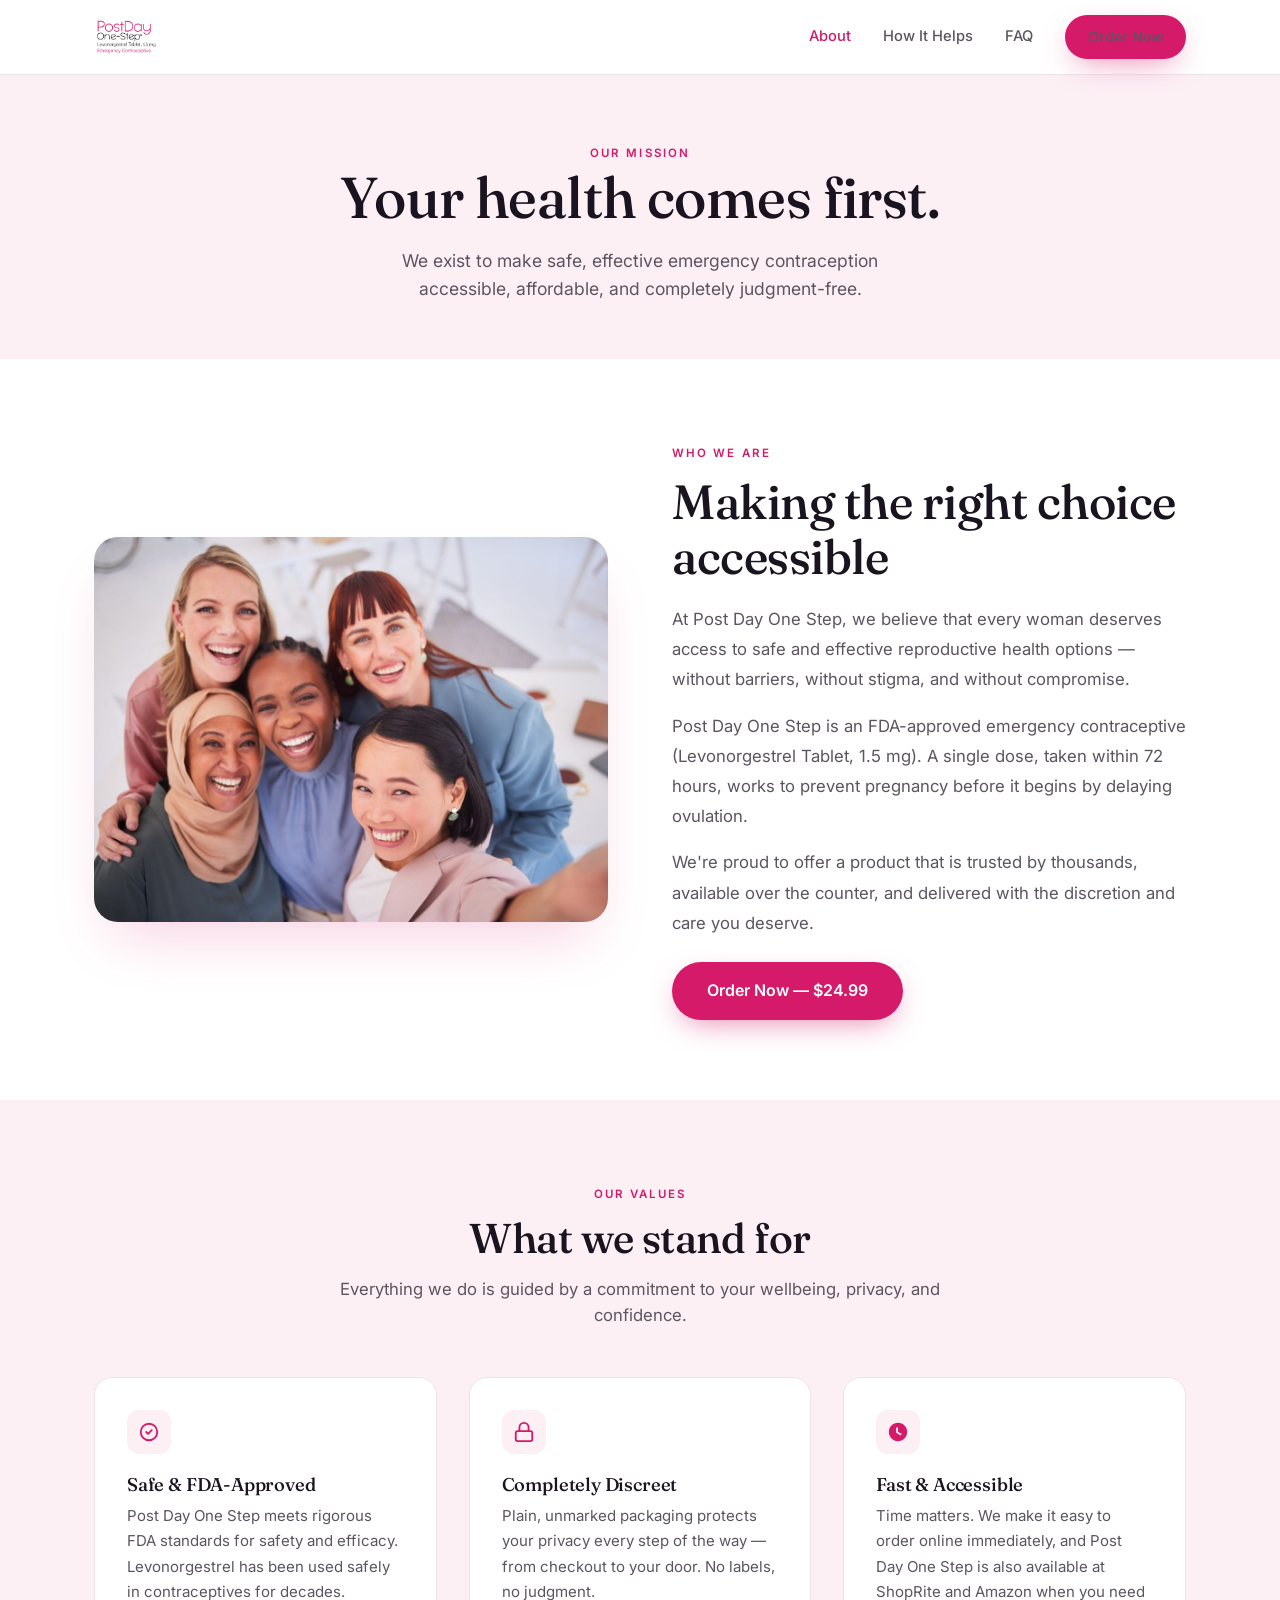
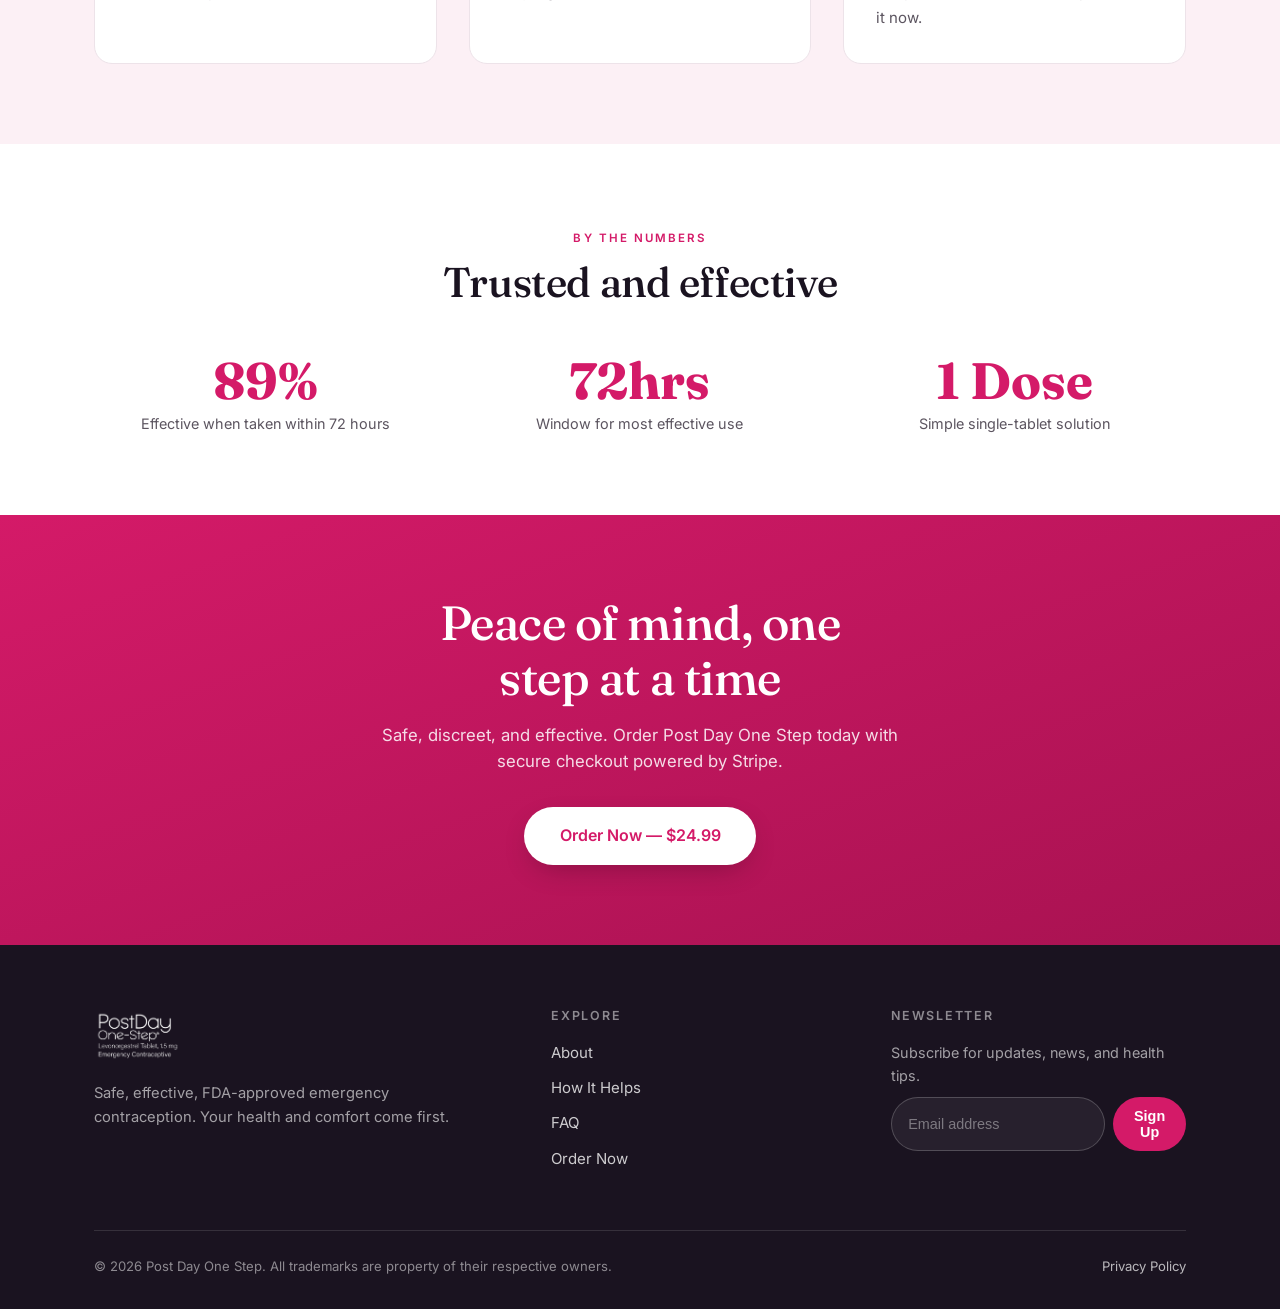
==== about/index.html @ 96b5523d "Initial static rebuild — Post Day One Step - Full site: homepage, about, faq, privacy-policy, 404 - " ====
<!DOCTYPE html>
<html lang="en">
<head>
<meta charset="UTF-8">
<meta name="viewport" content="width=device-width, initial-scale=1">
<title>About – Post Day One Step</title>
<meta name="description" content="Learn about Post Day One Step — our mission to provide safe, accessible, and discreet emergency contraception to women who need it.">
<link rel="canonical" href="https://www.postdayonestep.com/about/">
<link rel="icon" href="../assets/HalfLogo.png">
<link rel="preconnect" href="https://fonts.googleapis.com">
<link rel="preconnect" href="https://fonts.gstatic.com" crossorigin>
<link href="https://fonts.googleapis.com/css2?family=Fraunces:opsz,wght@9..144,400;9..144,500;9..144,600&family=Inter:wght@400;500;600;700&display=swap" rel="stylesheet">
<link rel="stylesheet" href="../assets/site.css">
<style>
.about-mission{display:grid;grid-template-columns:1fr 1fr;gap:4rem;align-items:center;padding:5rem 0}
.about-mission img{border-radius:24px;box-shadow:0 30px 60px -20px rgba(212,26,104,.22);aspect-ratio:4/3;object-fit:cover;width:100%}
.about-mission h2{font-size:clamp(2rem,4vw,3rem);margin:.6rem 0 1.2rem}
.about-mission p{color:var(--ink-soft);font-size:1.05rem;line-height:1.8;margin-bottom:1rem}
.values{background:var(--blush);padding:5rem 0}
.values-grid{display:grid;grid-template-columns:repeat(3,1fr);gap:2rem;margin-top:3rem}
.value-card{background:#fff;border-radius:var(--radius);padding:2rem;border:1px solid var(--line)}
.value-card .icon{width:44px;height:44px;background:var(--blush);border-radius:12px;display:grid;place-items:center;margin-bottom:1.2rem;color:var(--magenta)}
.value-card h3{font-size:1.15rem;margin-bottom:.5rem}
.value-card p{color:var(--ink-soft);font-size:.94rem;line-height:1.7}
.about-stats{padding:5rem 0;text-align:center}
.stats-row{display:grid;grid-template-columns:repeat(3,1fr);gap:2rem;margin-top:3rem}
.stat b{font-family:'Fraunces';font-size:3.2rem;color:var(--magenta);display:block;line-height:1}
.stat span{font-size:.9rem;color:var(--ink-soft);margin-top:.4rem;display:block}
.section-head{max-width:38rem;margin:0 auto;text-align:center;margin-bottom:3rem}
.section-head h2{font-size:clamp(1.8rem,3.5vw,2.6rem);margin:.6rem 0 .8rem}
.section-head p{color:var(--ink-soft);font-size:1.05rem}
.cta-banner{text-align:center;padding:5rem 0;background:linear-gradient(160deg,var(--magenta) 0%,var(--magenta-dark) 100%);color:#fff}
.cta-banner h2{color:#fff;font-size:clamp(2rem,4vw,3rem);max-width:30rem;margin:0 auto 1rem}
.cta-banner p{color:rgba(255,255,255,.85);max-width:34rem;margin:0 auto 2rem;font-size:1.05rem}
.btn-white{background:#fff;color:var(--magenta);box-shadow:0 10px 30px -10px rgba(0,0,0,.3)}
.btn-white:hover{background:#fff;color:var(--magenta-dark);transform:translateY(-2px)}
@media(max-width:860px){
  .about-mission{grid-template-columns:1fr;gap:2.5rem;padding:3rem 0}
  .values-grid,.stats-row{grid-template-columns:1fr}
}
</style>
</head>
<body>

<header>
  <div class="wrap nav">
    <a href="/"><img src="../assets/FullLogo.png" alt="Post Day One Step"></a>
    <nav class="nav-links" id="navLinks">
      <a href="/about/" class="active">About</a>
      <a href="/#how">How It Helps</a>
      <a href="/faq/">FAQ</a>
      <a href="/#buy" class="btn">Order Now</a>
    </nav>
    <button class="nav-toggle" id="navToggle" aria-label="Menu" aria-expanded="false">
      <span></span><span></span><span></span>
    </button>
  </div>
</header>

<main>
  <div class="page-hero">
    <div class="wrap">
      <span class="eyebrow">Our Mission</span>
      <h1>Your health comes first.</h1>
      <p>We exist to make safe, effective emergency contraception accessible, affordable, and completely judgment-free.</p>
    </div>
  </div>

  <div class="wrap">
    <div class="about-mission">
      <img src="../assets/office-selfie.jpg" alt="Women smiling together">
      <div>
        <span class="eyebrow">Who We Are</span>
        <h2>Making the right choice accessible</h2>
        <p>At Post Day One Step, we believe that every woman deserves access to safe and effective reproductive health options — without barriers, without stigma, and without compromise.</p>
        <p>Post Day One Step is an FDA-approved emergency contraceptive (Levonorgestrel Tablet, 1.5 mg). A single dose, taken within 72 hours, works to prevent pregnancy before it begins by delaying ovulation.</p>
        <p>We're proud to offer a product that is trusted by thousands, available over the counter, and delivered with the discretion and care you deserve.</p>
        <a href="/#buy" class="btn" style="margin-top:.5rem">Order Now — $24.99</a>
      </div>
    </div>
  </div>

  <div class="values">
    <div class="wrap">
      <div class="section-head">
        <span class="eyebrow">Our Values</span>
        <h2>What we stand for</h2>
        <p>Everything we do is guided by a commitment to your wellbeing, privacy, and confidence.</p>
      </div>
      <div class="values-grid">
        <div class="value-card">
          <div class="icon">
            <svg width="22" height="22" viewBox="0 0 24 24" fill="none"><path d="M9 12l2 2 4-4M21 12c0 4.97-4.03 9-9 9S3 16.97 3 12 7.03 3 12 3s9 4.03 9 9z" stroke="currentColor" stroke-width="2" stroke-linecap="round" stroke-linejoin="round"/></svg>
          </div>
          <h3>Safe &amp; FDA-Approved</h3>
          <p>Post Day One Step meets rigorous FDA standards for safety and efficacy. Levonorgestrel has been used safely in contraceptives for decades.</p>
        </div>
        <div class="value-card">
          <div class="icon">
            <svg width="22" height="22" viewBox="0 0 24 24" fill="none"><rect x="3" y="11" width="18" height="11" rx="2" stroke="currentColor" stroke-width="2"/><path d="M7 11V7a5 5 0 0110 0v4" stroke="currentColor" stroke-width="2" stroke-linecap="round"/></svg>
          </div>
          <h3>Completely Discreet</h3>
          <p>Plain, unmarked packaging protects your privacy every step of the way — from checkout to your door. No labels, no judgment.</p>
        </div>
        <div class="value-card">
          <div class="icon">
            <svg width="22" height="22" viewBox="0 0 24 24" fill="none"><path d="M12 2C6.48 2 2 6.48 2 12s4.48 10 10 10 10-4.48 10-10S17.52 2 12 2zm0 5v5l4 2-1 1.73-5-2.92V7h2z" fill="currentColor"/></svg>
          </div>
          <h3>Fast &amp; Accessible</h3>
          <p>Time matters. We make it easy to order online immediately, and Post Day One Step is also available at ShopRite and Amazon when you need it now.</p>
        </div>
      </div>
    </div>
  </div>

  <div class="about-stats">
    <div class="wrap">
      <div class="section-head">
        <span class="eyebrow">By the Numbers</span>
        <h2>Trusted and effective</h2>
      </div>
      <div class="stats-row">
        <div class="stat"><b>89%</b><span>Effective when taken within 72 hours</span></div>
        <div class="stat"><b>72hrs</b><span>Window for most effective use</span></div>
        <div class="stat"><b>1 Dose</b><span>Simple single-tablet solution</span></div>
      </div>
    </div>
  </div>

  <div class="cta-banner">
    <div class="wrap">
      <h2>Peace of mind, one step at a time</h2>
      <p>Safe, discreet, and effective. Order Post Day One Step today with secure checkout powered by Stripe.</p>
      <a href="/#buy" class="btn btn-white">Order Now — $24.99</a>
    </div>
  </div>
</main>

<footer>
  <div class="wrap">
    <div class="foot-grid">
      <div>
        <img src="../assets/FullLogo.png" alt="Post Day One Step">
        <p>Safe, effective, FDA-approved emergency contraception. Your health and comfort come first.</p>
      </div>
      <div class="foot-col">
        <h4>Explore</h4>
        <a href="/about/">About</a>
        <a href="/#how">How It Helps</a>
        <a href="/faq/">FAQ</a>
        <a href="/#buy">Order Now</a>
      </div>
      <div class="foot-col">
        <h4>Newsletter</h4>
        <p style="color:rgba(255,255,255,.6);font-size:.9rem;margin-bottom:.6rem">Subscribe for updates, news, and health tips.</p>
        <form class="newsletter" onsubmit="return false">
          <input type="email" placeholder="Email address" aria-label="Email address" required>
          <button type="submit">Sign Up</button>
        </form>
      </div>
    </div>
    <div class="foot-bottom">
      <span>© <span id="yr"></span> Post Day One Step. All trademarks are property of their respective owners.</span>
      <span><a href="/privacy-policy/">Privacy Policy</a></span>
    </div>
  </div>
</footer>

<script src="../assets/nav.js"></script>
</body>
</html>
---- assets/site.css ----
:root{
  --magenta:#D41A68;
  --magenta-dark:#A81251;
  --ink:#1A1320;
  --ink-soft:#5C5560;
  --blush:#FCF0F5;
  --blush-deep:#F7DCE8;
  --white:#FFFFFF;
  --line:#EDE3E9;
  --radius:18px;
  --shadow:0 18px 50px -20px rgba(212,26,104,.28);
}
*{box-sizing:border-box;margin:0;padding:0}
html{scroll-behavior:smooth}
body{font-family:'Inter',system-ui,sans-serif;color:var(--ink);background:var(--white);line-height:1.6;-webkit-font-smoothing:antialiased}
h1,h2,h3,h4{font-family:'Fraunces',Georgia,serif;font-weight:500;line-height:1.15;letter-spacing:-.01em}
img{max-width:100%;display:block}
a{color:inherit;text-decoration:none}
.wrap{max-width:1140px;margin:0 auto;padding:0 24px}
.eyebrow{font-family:'Inter';font-size:.72rem;font-weight:600;text-transform:uppercase;letter-spacing:.18em;color:var(--magenta)}

/* Buttons */
.btn{display:inline-flex;align-items:center;gap:.5rem;justify-content:center;background:var(--magenta);color:#fff;font-weight:600;font-size:1rem;padding:1rem 2.2rem;border-radius:100px;transition:transform .2s ease,box-shadow .2s ease,background .2s ease;box-shadow:0 10px 30px -10px rgba(212,26,104,.6)}
.btn:hover{background:var(--magenta-dark);transform:translateY(-2px);box-shadow:0 16px 36px -10px rgba(212,26,104,.7)}
.btn:focus-visible{outline:3px solid var(--magenta);outline-offset:3px}

/* Header */
header{position:sticky;top:0;z-index:50;background:rgba(255,255,255,.88);backdrop-filter:blur(12px);border-bottom:1px solid var(--line)}
.nav{display:flex;align-items:center;justify-content:space-between;height:74px}
.nav img{height:40px;width:auto}
.nav-links{display:flex;align-items:center;gap:2rem}
.nav-links a{font-size:.92rem;font-weight:500;color:var(--ink-soft);transition:color .2s}
.nav-links a:hover{color:var(--magenta)}
.nav-links a.active{color:var(--magenta)}
.nav .btn{padding:.65rem 1.4rem;font-size:.9rem}
.nav-toggle{display:none}

/* Page hero */
.page-hero{background:var(--blush);padding:4rem 0 3.5rem;text-align:center}
.page-hero .eyebrow{margin-bottom:.8rem}
.page-hero h1{font-size:clamp(2.4rem,5vw,3.6rem);margin-bottom:1rem}
.page-hero p{color:var(--ink-soft);font-size:1.1rem;max-width:34rem;margin:0 auto}

/* Content block */
.content{padding:4rem 0 5rem}
.content-inner{max-width:800px;margin:0 auto}
.content-inner h2{font-size:1.6rem;margin:2.2rem 0 .7rem;color:var(--ink)}
.content-inner h3{font-size:1.2rem;margin:1.6rem 0 .5rem;color:var(--ink)}
.content-inner p{color:var(--ink-soft);margin-bottom:1rem;font-size:.97rem;line-height:1.75}
.content-inner ul,.content-inner ol{color:var(--ink-soft);margin:1rem 0 1rem 1.4rem;font-size:.97rem;line-height:1.9}
.content-inner a{color:var(--magenta);text-decoration:underline;text-underline-offset:3px}

/* Footer */
footer{background:var(--ink);color:#fff;padding:4rem 0 2rem}
.foot-grid{display:grid;grid-template-columns:1.4fr 1fr 1fr;gap:3rem;margin-bottom:3rem}
.foot-grid img{height:54px;filter:brightness(0) invert(1);margin-bottom:1.2rem}
.foot-grid p{color:rgba(255,255,255,.6);font-size:.92rem;max-width:24rem}
.foot-col h4{font-family:'Inter';font-size:.78rem;text-transform:uppercase;letter-spacing:.14em;color:rgba(255,255,255,.5);margin-bottom:1.1rem;font-weight:600}
.foot-col a{display:block;color:rgba(255,255,255,.78);font-size:.94rem;margin-bottom:.7rem;transition:color .2s}
.foot-col a:hover{color:var(--magenta)}
.newsletter{display:flex;gap:.5rem;margin-top:.4rem}
.newsletter input{flex:1;padding:.7rem 1rem;border-radius:100px;border:1px solid rgba(255,255,255,.2);background:rgba(255,255,255,.06);color:#fff;font-size:.9rem}
.newsletter input::placeholder{color:rgba(255,255,255,.4)}
.newsletter button{background:var(--magenta);color:#fff;border:none;border-radius:100px;padding:.7rem 1.3rem;font-weight:600;cursor:pointer;font-size:.9rem;transition:background .2s}
.newsletter button:hover{background:var(--magenta-dark)}
.foot-bottom{border-top:1px solid rgba(255,255,255,.12);padding-top:1.6rem;display:flex;justify-content:space-between;flex-wrap:wrap;gap:1rem;font-size:.82rem;color:rgba(255,255,255,.5)}
.foot-bottom a{color:rgba(255,255,255,.7)}

/* Mobile */
@media(max-width:860px){
  .nav-links{position:fixed;inset:74px 0 auto 0;background:#fff;flex-direction:column;align-items:flex-start;gap:0;padding:1rem 24px 1.5rem;border-bottom:1px solid var(--line);transform:translateY(-130%);transition:transform .3s ease;box-shadow:0 20px 40px -20px rgba(0,0,0,.2)}
  .nav-links.open{transform:none}
  .nav-links a{padding:.8rem 0;width:100%;border-bottom:1px solid var(--line)}
  .nav-links .btn{margin-top:.8rem;width:100%}
  .nav-toggle{display:flex;flex-direction:column;gap:5px;background:none;border:none;cursor:pointer;padding:8px}
  .nav-toggle span{width:24px;height:2px;background:var(--ink);border-radius:2px;transition:.3s}
  .nav-toggle.open span:nth-child(1){transform:translateY(7px) rotate(45deg)}
  .nav-toggle.open span:nth-child(2){opacity:0}
  .nav-toggle.open span:nth-child(3){transform:translateY(-7px) rotate(-45deg)}
  .foot-grid{grid-template-columns:1fr;gap:2rem}
}
@media(prefers-reduced-motion:reduce){*{animation:none!important;transition:none!important}}
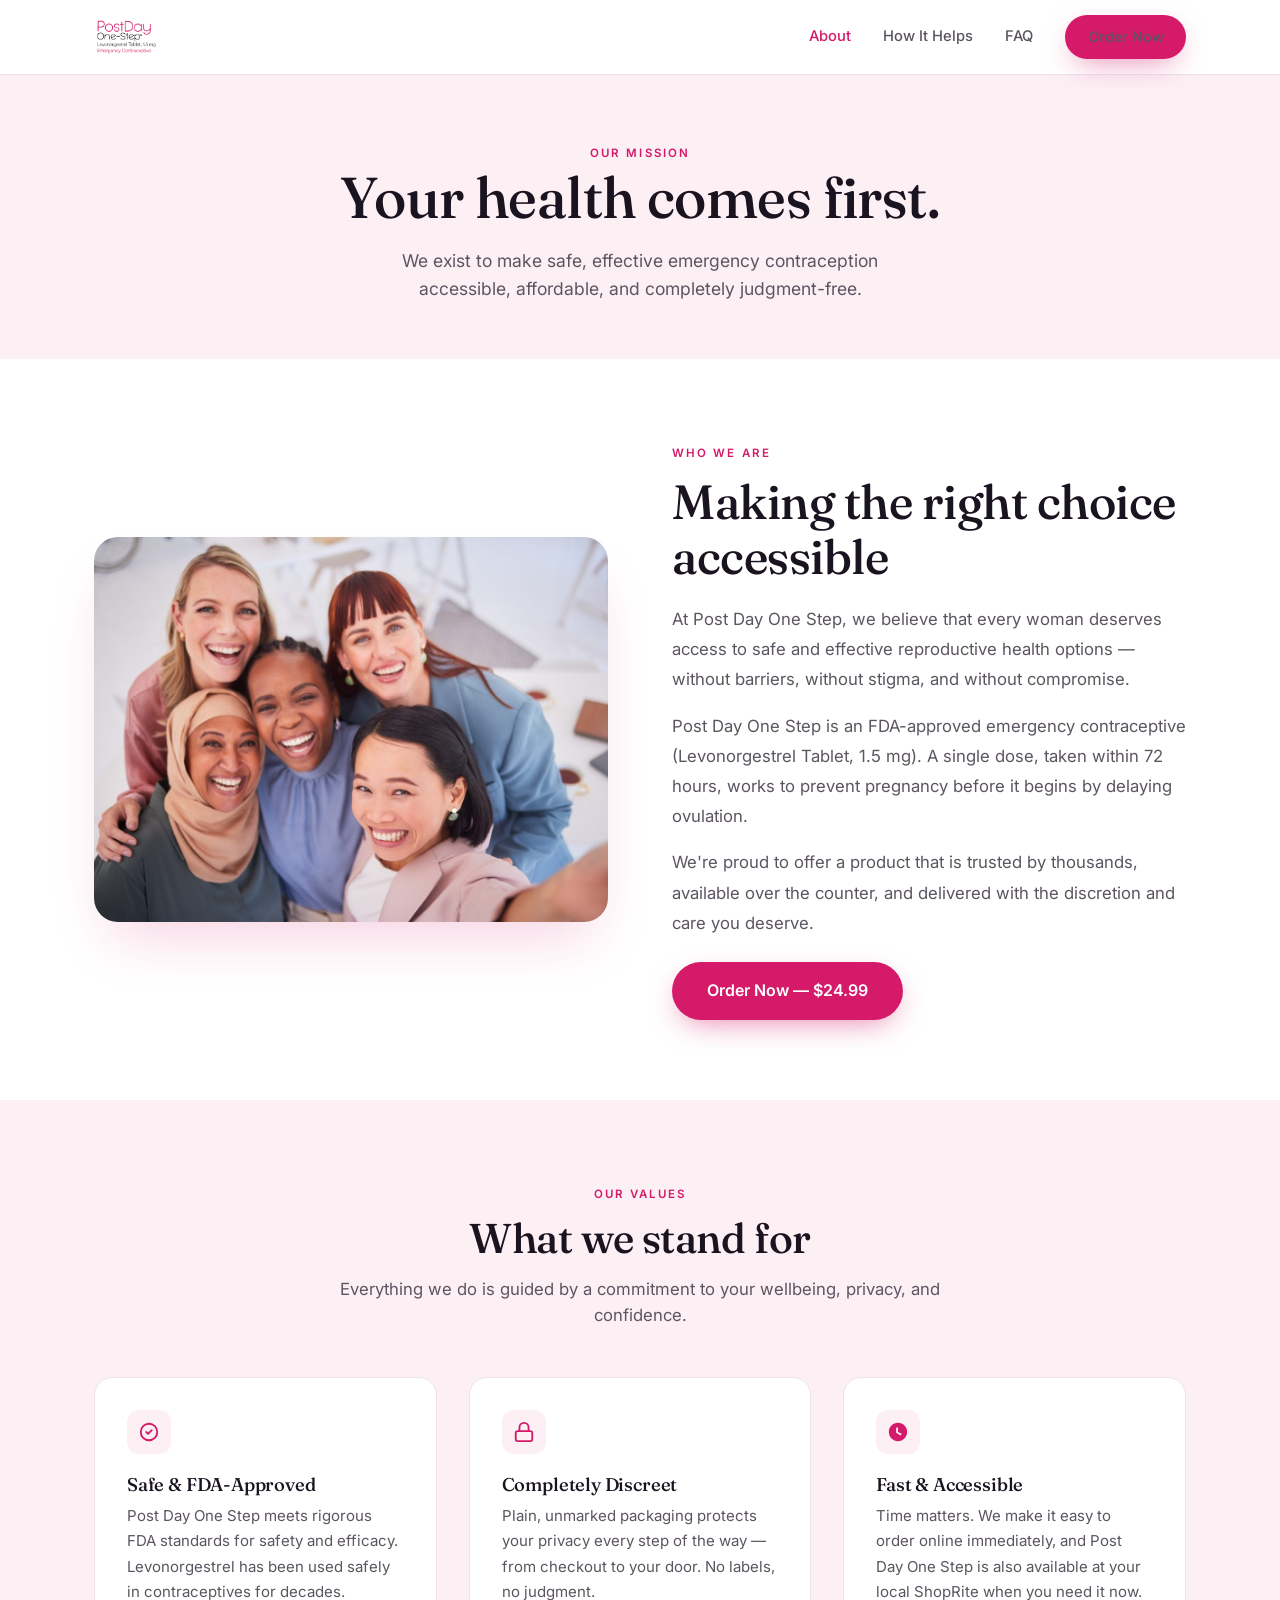
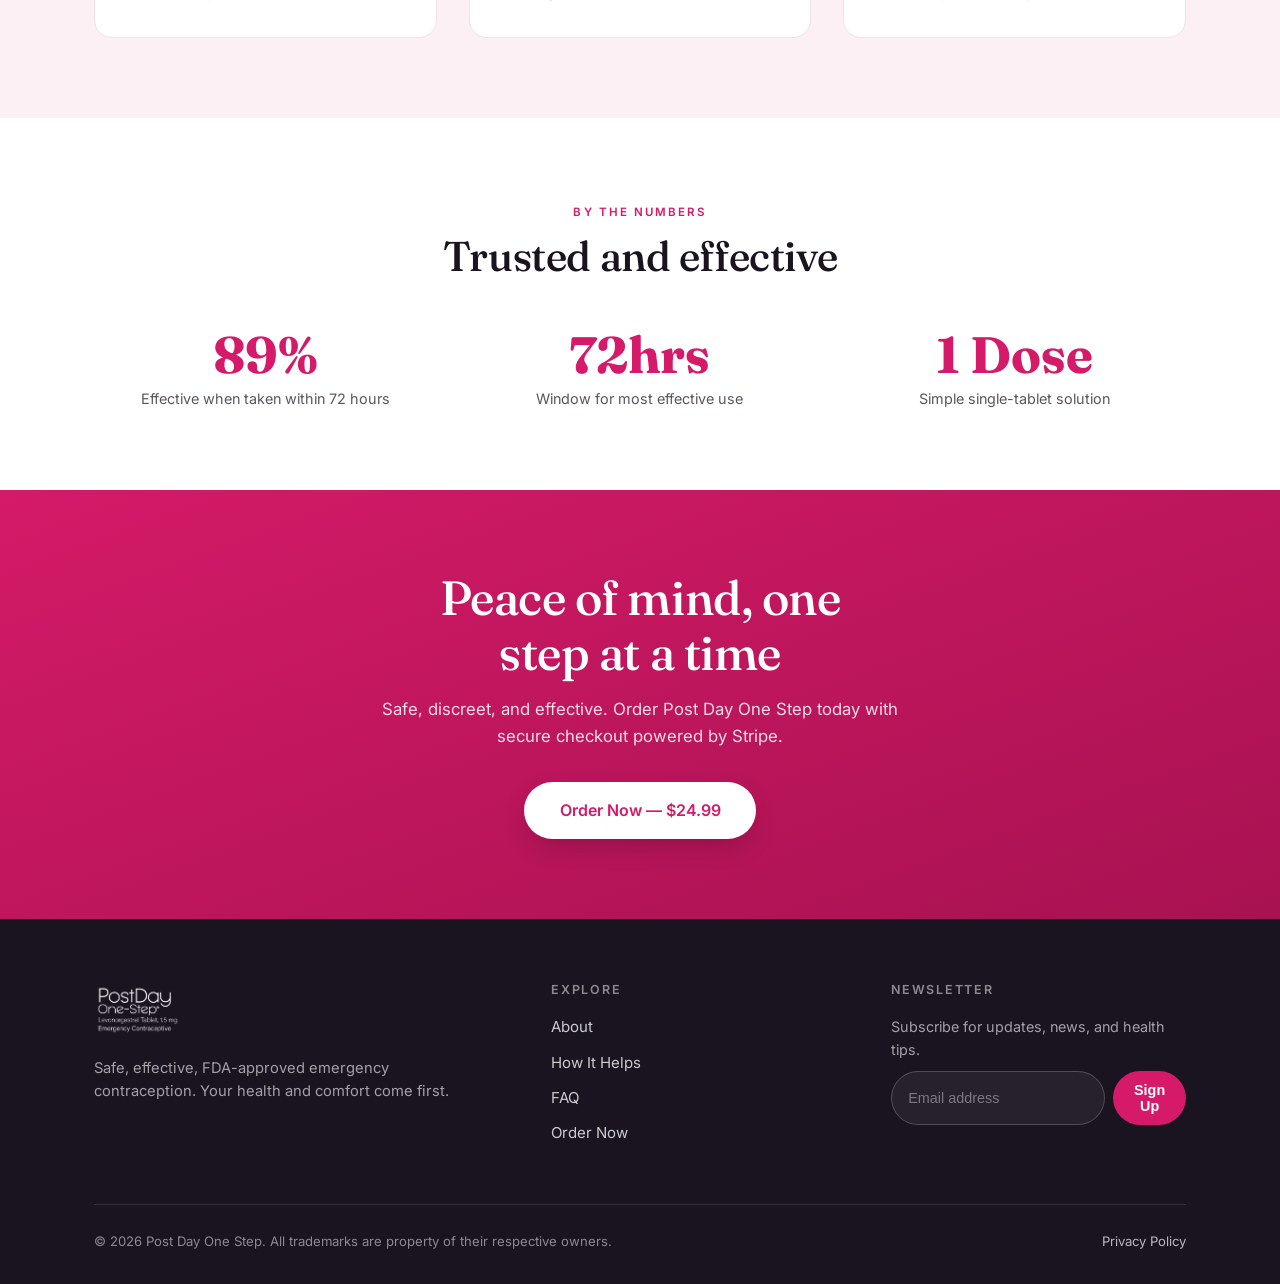
==== commit 9429dcff: "Redesign + ADA + consent management + remove Amazon - Homepage: full visual redesign — animated hero" ====
--- a/about/index.html
+++ b/about/index.html
@@ -10,6 +10,13 @@
 <link rel="preconnect" href="https://fonts.googleapis.com">
 <link rel="preconnect" href="https://fonts.gstatic.com" crossorigin>
 <link href="https://fonts.googleapis.com/css2?family=Fraunces:opsz,wght@9..144,400;9..144,500;9..144,600&family=Inter:wght@400;500;600;700&display=swap" rel="stylesheet">
+<!-- ADA COMPLIANCE — UserWay Widget
+     Sign up at app.userway.org → get your Account ID → replace below -->
+<script>(function(d){var s=d.createElement('script');s.setAttribute('data-account','REPLACE_WITH_USERWAY_ACCOUNT_ID');s.setAttribute('src','https://cdn.userway.org/widget.js');(d.body||d.head).appendChild(s)})(document)</script>
+
+<!-- CONSENT MANAGEMENT — CookieYes (GDPR/CCPA)
+     Sign up at app.cookieyes.com → Add Website → copy your script snippet → replace src below -->
+<script id="cookieyes" type="text/javascript" src="https://cdn-cookieyes.com/client_data/REPLACE_WITH_COOKIEYES_SITE_ID/script.js"></script>
 <link rel="stylesheet" href="../assets/site.css">
 <style>
 .about-mission{display:grid;grid-template-columns:1fr 1fr;gap:4rem;align-items:center;padding:5rem 0}
@@ -107,7 +114,7 @@
             <svg width="22" height="22" viewBox="0 0 24 24" fill="none"><path d="M12 2C6.48 2 2 6.48 2 12s4.48 10 10 10 10-4.48 10-10S17.52 2 12 2zm0 5v5l4 2-1 1.73-5-2.92V7h2z" fill="currentColor"/></svg>
           </div>
           <h3>Fast &amp; Accessible</h3>
-          <p>Time matters. We make it easy to order online immediately, and Post Day One Step is also available at ShopRite and Amazon when you need it now.</p>
+          <p>Time matters. We make it easy to order online immediately, and Post Day One Step is also available at your local ShopRite when you need it now.</p>
         </div>
       </div>
     </div>
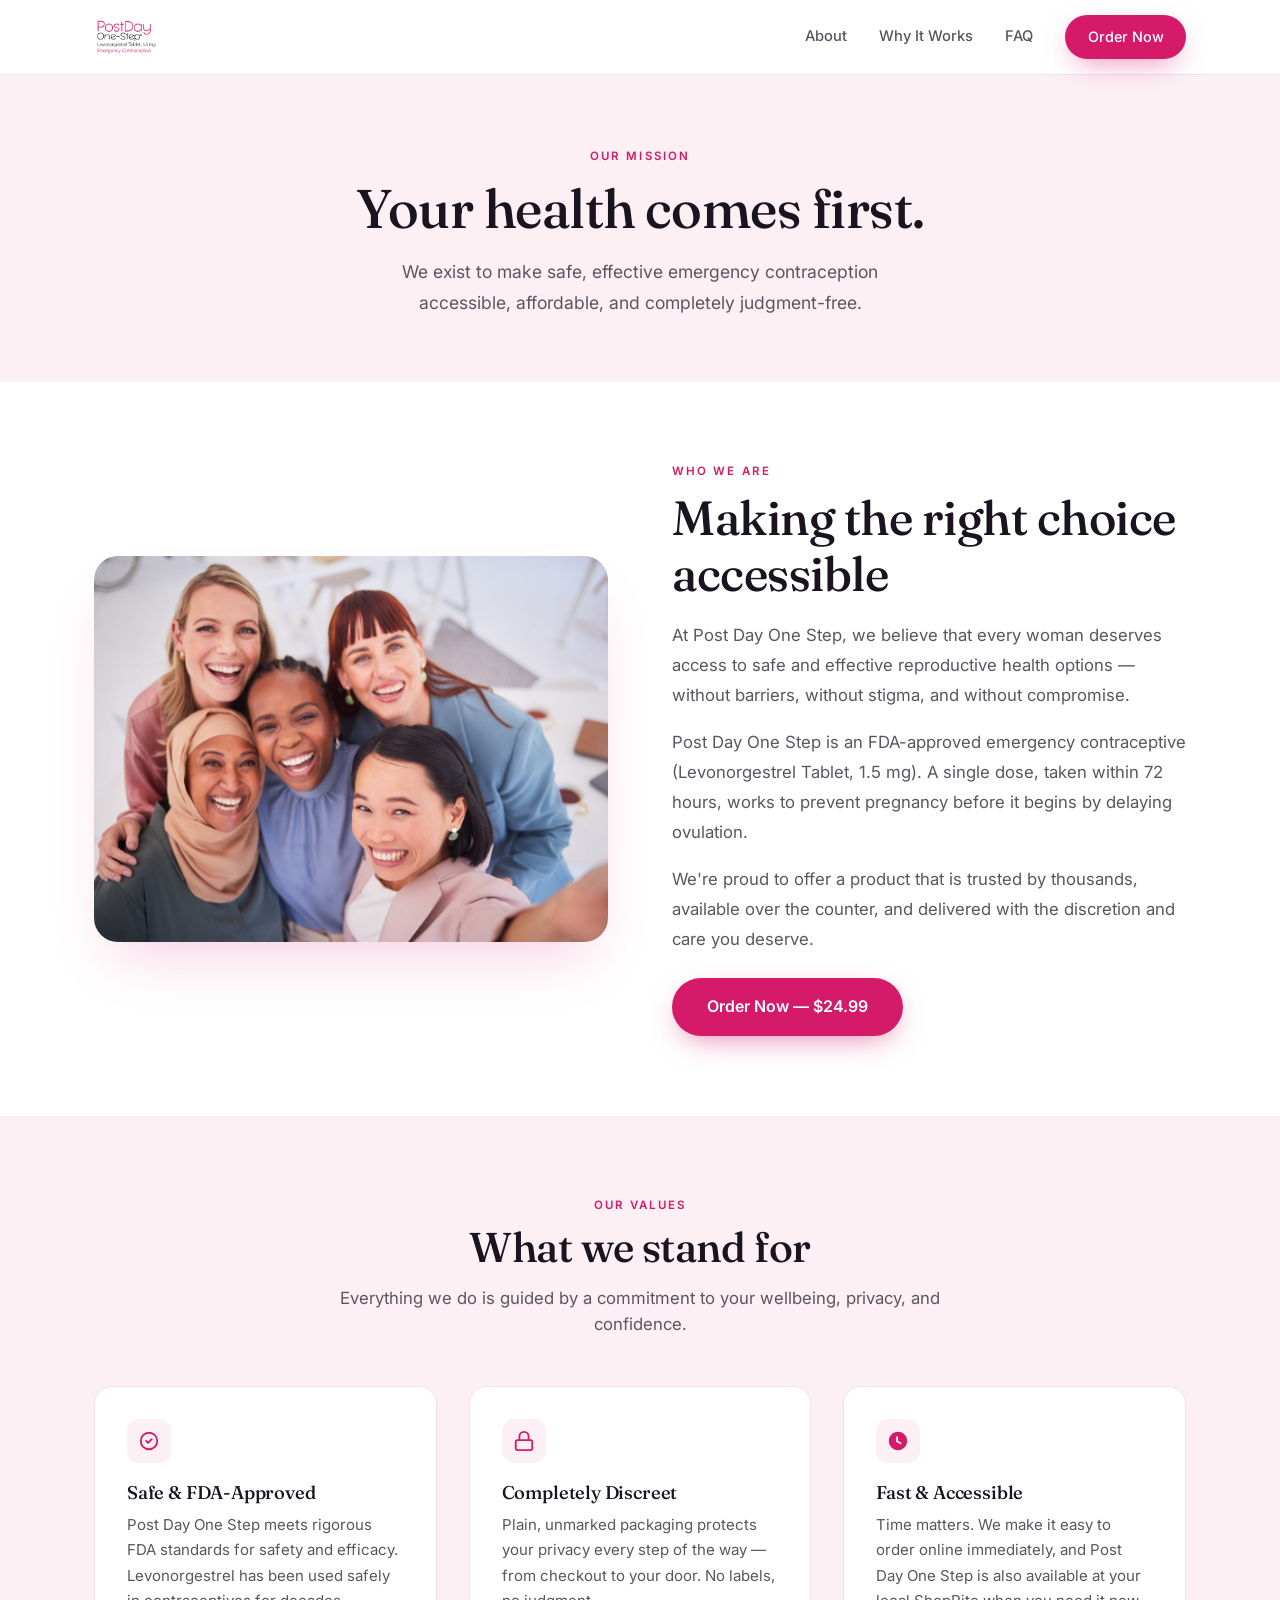
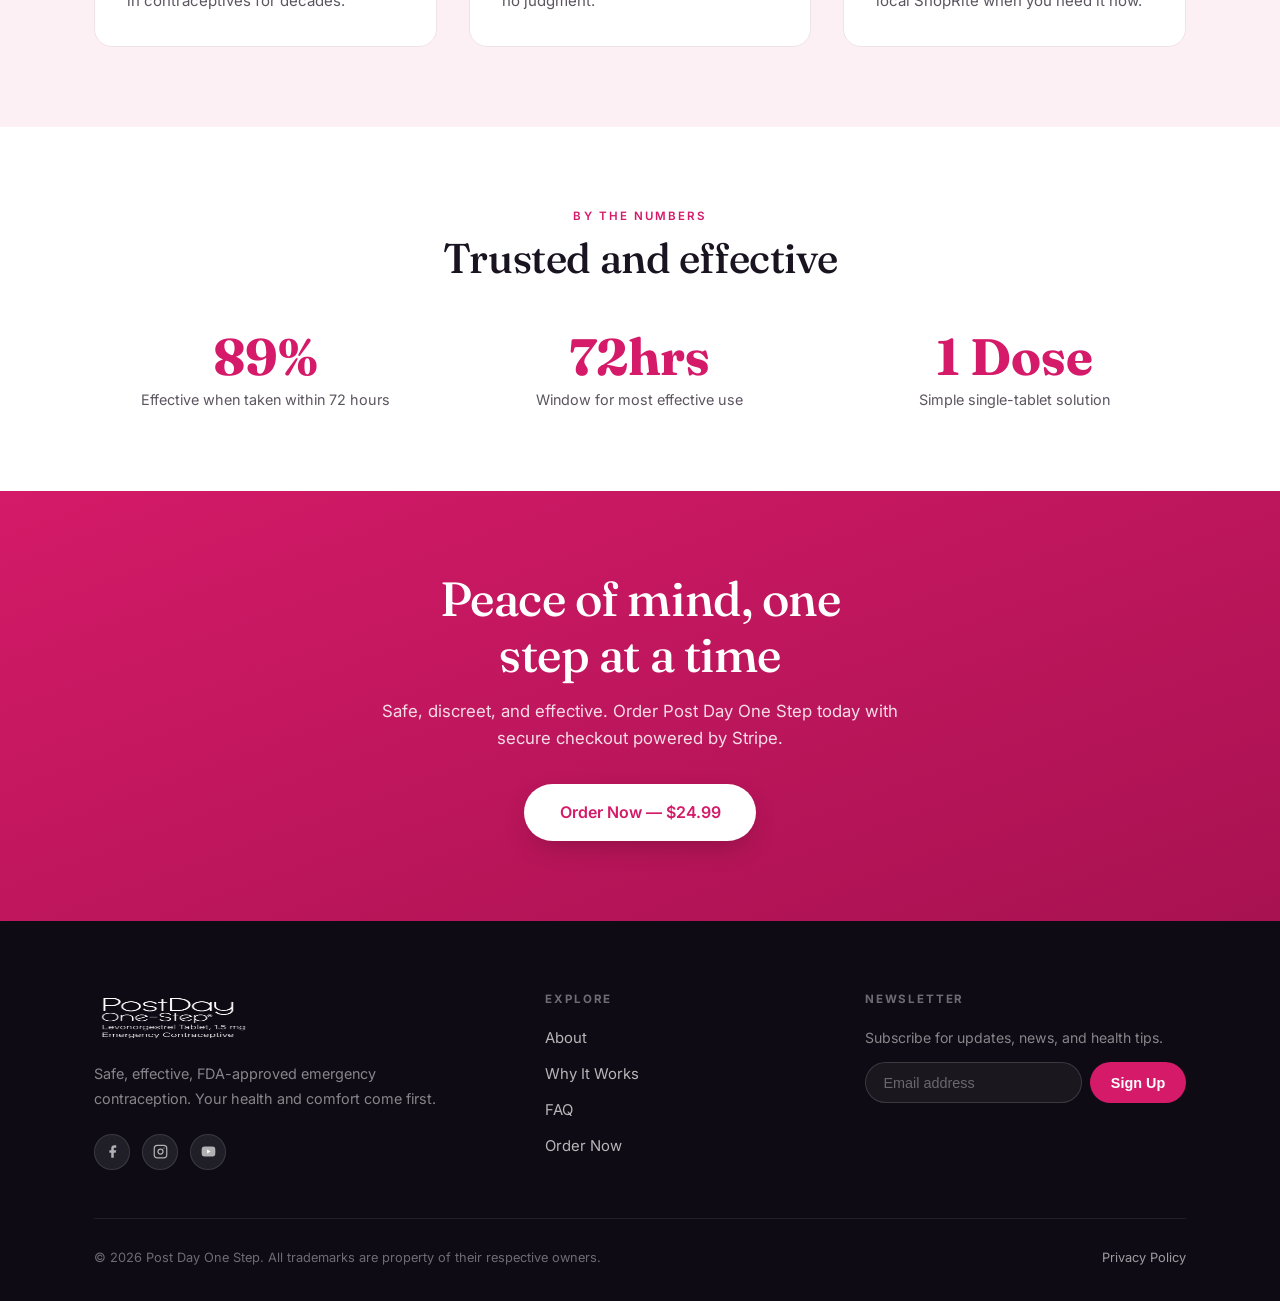
==== commit 9fd94e15: "Quality pass — accessibility, consistency, performance Accessibility: - Skip-to-main link on all pag" ====
--- a/about/index.html
+++ b/about/index.html
@@ -9,7 +9,7 @@
 <link rel="icon" href="../assets/HalfLogo.png">
 <link rel="preconnect" href="https://fonts.googleapis.com">
 <link rel="preconnect" href="https://fonts.gstatic.com" crossorigin>
-<link href="https://fonts.googleapis.com/css2?family=Fraunces:opsz,wght@9..144,400;9..144,500;9..144,600&family=Inter:wght@400;500;600;700&display=swap" rel="stylesheet">
+<link href="https://fonts.googleapis.com/css2?family=Fraunces:ital,opsz,wght@0,9..144,400;0,9..144,500;0,9..144,600;1,9..144,400;1,9..144,500&family=Inter:wght@400;500;600;700&display=swap" rel="stylesheet">
 <!-- ADA COMPLIANCE — UserWay Widget
      Sign up at app.userway.org → get your Account ID → replace below -->
 <script>(function(d){var s=d.createElement('script');s.setAttribute('data-account','REPLACE_WITH_USERWAY_ACCOUNT_ID');s.setAttribute('src','https://cdn.userway.org/widget.js');(d.body||d.head).appendChild(s)})(document)</script>
@@ -48,23 +48,25 @@
 </style>
 </head>
 <body>
+<a class="skip-link" href="#main">Skip to main content</a>
+
 
 <header>
   <div class="wrap nav">
-    <a href="/"><img src="../assets/FullLogo.png" alt="Post Day One Step"></a>
-    <nav class="nav-links" id="navLinks">
-      <a href="/about/" class="active">About</a>
-      <a href="/#how">How It Helps</a>
+    <a href="/" class="nav-logo" aria-label="Post Day One Step Home"><img src="../assets/FullLogo.png" alt="Post Day One Step" width="160" height="40"></a>
+    <nav class="nav-links" id="navLinks" aria-label="Main navigation">
+      <a href="/about/">About</a>
+      <a href="/#choice">Why It Works</a>
       <a href="/faq/">FAQ</a>
       <a href="/#buy" class="btn">Order Now</a>
     </nav>
-    <button class="nav-toggle" id="navToggle" aria-label="Menu" aria-expanded="false">
+    <button class="nav-toggle" id="navToggle" aria-label="Open menu" aria-expanded="false" aria-controls="navLinks">
       <span></span><span></span><span></span>
     </button>
   </div>
 </header>
 
-<main>
+<main id="main">
   <div class="page-hero">
     <div class="wrap">
       <span class="eyebrow">Our Mission</span>
@@ -75,7 +77,7 @@
 
   <div class="wrap">
     <div class="about-mission">
-      <img src="../assets/office-selfie.jpg" alt="Women smiling together">
+      <img loading="lazy" src="../assets/office-selfie.jpg" alt="Women smiling together">
       <div>
         <span class="eyebrow">Who We Are</span>
         <h2>Making the right choice accessible</h2>
@@ -143,32 +145,46 @@
   </div>
 </main>
 
-<footer>
+<footer role="contentinfo">
   <div class="wrap">
     <div class="foot-grid">
-      <div>
-        <img src="../assets/FullLogo.png" alt="Post Day One Step">
+      <div class="foot-brand">
+        <img src="../assets/FullLogo.png" alt="Post Day One Step" width="160" height="50" loading="lazy">
         <p>Safe, effective, FDA-approved emergency contraception. Your health and comfort come first.</p>
+        <div class="foot-socials">
+          <a href="#" class="foot-social" aria-label="Follow us on Facebook">
+            <svg width="15" height="15" viewBox="0 0 24 24" fill="currentColor" aria-hidden="true"><path d="M18 2h-3a5 5 0 00-5 5v3H7v4h3v8h4v-8h3l1-4h-4V7a1 1 0 011-1h3z"/></svg>
+          </a>
+          <a href="#" class="foot-social" aria-label="Follow us on Instagram">
+            <svg width="15" height="15" viewBox="0 0 24 24" fill="none" stroke="currentColor" stroke-width="2" aria-hidden="true"><rect x="2" y="2" width="20" height="20" rx="5"/><circle cx="12" cy="12" r="4"/><circle cx="17.5" cy="6.5" r="1" fill="currentColor" stroke="none"/></svg>
+          </a>
+          <a href="#" class="foot-social" aria-label="Follow us on YouTube">
+            <svg width="15" height="15" viewBox="0 0 24 24" fill="currentColor" aria-hidden="true"><path d="M22.54 6.42a2.78 2.78 0 00-1.95-1.96C18.88 4 12 4 12 4s-6.88 0-8.59.46A2.78 2.78 0 001.46 6.42 29 29 0 001 12a29 29 0 00.46 5.58 2.78 2.78 0 001.95 1.96C5.12 20 12 20 12 20s6.88 0 8.59-.46a2.78 2.78 0 001.95-1.96A29 29 0 0023 12a29 29 0 00-.46-5.58z"/><polygon points="9.75,15.02 15.5,12 9.75,8.98 9.75,15.02" fill="white"/></svg>
+          </a>
+        </div>
       </div>
       <div class="foot-col">
         <h4>Explore</h4>
         <a href="/about/">About</a>
-        <a href="/#how">How It Helps</a>
+        <a href="/#choice">Why It Works</a>
         <a href="/faq/">FAQ</a>
         <a href="/#buy">Order Now</a>
       </div>
       <div class="foot-col">
         <h4>Newsletter</h4>
-        <p style="color:rgba(255,255,255,.6);font-size:.9rem;margin-bottom:.6rem">Subscribe for updates, news, and health tips.</p>
-        <form class="newsletter" onsubmit="return false">
+        <p style="color:rgba(255,255,255,.5);font-size:.88rem;margin-bottom:.8rem;line-height:1.6">Subscribe for updates, news, and health tips.</p>
+        <form class="newsletter" aria-label="Newsletter signup">
           <input type="email" placeholder="Email address" aria-label="Email address" required>
           <button type="submit">Sign Up</button>
         </form>
+        <p class="newsletter-msg" role="status" aria-live="polite"></p>
       </div>
     </div>
     <div class="foot-bottom">
-      <span>© <span id="yr"></span> Post Day One Step. All trademarks are property of their respective owners.</span>
-      <span><a href="/privacy-policy/">Privacy Policy</a></span>
+      <span>&#169; <span id="yr"></span> Post Day One Step. All trademarks are property of their respective owners.</span>
+      <span class="foot-bottom-links">
+        <a href="/privacy-policy/">Privacy Policy</a>
+      </span>
     </div>
   </div>
 </footer>
--- a/assets/site.css
+++ b/assets/site.css
@@ -1,3 +1,7 @@
+/* ============================================================
+   POST DAY ONE STEP — Shared Stylesheet v2
+   ============================================================ */
+
 :root{
   --magenta:#D41A68;
   --magenta-dark:#A81251;
@@ -17,66 +21,90 @@
 img{max-width:100%;display:block}
 a{color:inherit;text-decoration:none}
 .wrap{max-width:1140px;margin:0 auto;padding:0 24px}
-.eyebrow{font-family:'Inter';font-size:.72rem;font-weight:600;text-transform:uppercase;letter-spacing:.18em;color:var(--magenta)}
+.eyebrow{font-family:'Inter';font-size:.72rem;font-weight:600;text-transform:uppercase;letter-spacing:.18em;color:var(--magenta);display:block}
+
+/* Skip link */
+.skip-link{position:absolute;left:-9999px;top:1rem;background:var(--magenta);color:#fff;padding:.6rem 1.2rem;border-radius:var(--radius);font-weight:600;font-size:.9rem;z-index:200}
+.skip-link:focus{left:50%;transform:translateX(-50%)}
 
 /* Buttons */
-.btn{display:inline-flex;align-items:center;gap:.5rem;justify-content:center;background:var(--magenta);color:#fff;font-weight:600;font-size:1rem;padding:1rem 2.2rem;border-radius:100px;transition:transform .2s ease,box-shadow .2s ease,background .2s ease;box-shadow:0 10px 30px -10px rgba(212,26,104,.6)}
+.btn{display:inline-flex;align-items:center;gap:.5rem;justify-content:center;background:var(--magenta);color:#fff;font-weight:600;font-size:1rem;padding:1rem 2.2rem;border-radius:100px;transition:transform .2s ease,box-shadow .2s ease,background .2s ease;box-shadow:0 10px 30px -10px rgba(212,26,104,.6);cursor:pointer;border:none}
 .btn:hover{background:var(--magenta-dark);transform:translateY(-2px);box-shadow:0 16px 36px -10px rgba(212,26,104,.7)}
 .btn:focus-visible{outline:3px solid var(--magenta);outline-offset:3px}
+.btn-white{background:#fff;color:var(--magenta);box-shadow:0 10px 30px -10px rgba(0,0,0,.3)}
+.btn-white:hover{background:#fff;color:var(--magenta-dark);transform:translateY(-2px)}
 
 /* Header */
-header{position:sticky;top:0;z-index:50;background:rgba(255,255,255,.88);backdrop-filter:blur(12px);border-bottom:1px solid var(--line)}
+header{position:sticky;top:0;z-index:50;background:rgba(255,255,255,.92);backdrop-filter:blur(14px);-webkit-backdrop-filter:blur(14px);border-bottom:1px solid var(--line)}
 .nav{display:flex;align-items:center;justify-content:space-between;height:74px}
-.nav img{height:40px;width:auto}
+.nav-logo img{height:40px;width:auto}
 .nav-links{display:flex;align-items:center;gap:2rem}
 .nav-links a{font-size:.92rem;font-weight:500;color:var(--ink-soft);transition:color .2s}
-.nav-links a:hover{color:var(--magenta)}
-.nav-links a.active{color:var(--magenta)}
-.nav .btn{padding:.65rem 1.4rem;font-size:.9rem}
+.nav-links a:hover,.nav-links a.active{color:var(--magenta)}
+.nav-links .btn{color:#fff;padding:.65rem 1.4rem;font-size:.9rem}
+.nav-links .btn:hover{color:#fff}
 .nav-toggle{display:none}
 
 /* Page hero */
-.page-hero{background:var(--blush);padding:4rem 0 3.5rem;text-align:center}
+.page-hero{background:var(--blush);padding:4.5rem 0 4rem;text-align:center}
 .page-hero .eyebrow{margin-bottom:.8rem}
-.page-hero h1{font-size:clamp(2.4rem,5vw,3.6rem);margin-bottom:1rem}
-.page-hero p{color:var(--ink-soft);font-size:1.1rem;max-width:34rem;margin:0 auto}
+.page-hero h1{font-size:clamp(2.4rem,5vw,3.4rem);margin-bottom:1rem}
+.page-hero p{color:var(--ink-soft);font-size:1.1rem;max-width:34rem;margin:0 auto;line-height:1.75}
 
-/* Content block */
+/* Content (prose pages) */
 .content{padding:4rem 0 5rem}
 .content-inner{max-width:800px;margin:0 auto}
-.content-inner h2{font-size:1.6rem;margin:2.2rem 0 .7rem;color:var(--ink)}
-.content-inner h3{font-size:1.2rem;margin:1.6rem 0 .5rem;color:var(--ink)}
-.content-inner p{color:var(--ink-soft);margin-bottom:1rem;font-size:.97rem;line-height:1.75}
-.content-inner ul,.content-inner ol{color:var(--ink-soft);margin:1rem 0 1rem 1.4rem;font-size:.97rem;line-height:1.9}
+.content-inner h2{font-size:1.55rem;margin:2.5rem 0 .7rem}
+.content-inner h3{font-size:1.15rem;margin:1.8rem 0 .5rem}
+.content-inner p{color:var(--ink-soft);margin-bottom:1rem;font-size:.97rem;line-height:1.8}
+.content-inner ul,.content-inner ol{color:var(--ink-soft);margin:1rem 0 1.2rem 1.4rem;font-size:.97rem;line-height:2}
 .content-inner a{color:var(--magenta);text-decoration:underline;text-underline-offset:3px}
+.content-inner a:focus-visible{outline:3px solid var(--magenta);outline-offset:2px;border-radius:2px}
 
 /* Footer */
-footer{background:var(--ink);color:#fff;padding:4rem 0 2rem}
-.foot-grid{display:grid;grid-template-columns:1.4fr 1fr 1fr;gap:3rem;margin-bottom:3rem}
-.foot-grid img{height:54px;filter:brightness(0) invert(1);margin-bottom:1.2rem}
-.foot-grid p{color:rgba(255,255,255,.6);font-size:.92rem;max-width:24rem}
-.foot-col h4{font-family:'Inter';font-size:.78rem;text-transform:uppercase;letter-spacing:.14em;color:rgba(255,255,255,.5);margin-bottom:1.1rem;font-weight:600}
-.foot-col a{display:block;color:rgba(255,255,255,.78);font-size:.94rem;margin-bottom:.7rem;transition:color .2s}
+footer{background:#0E0B14;color:#fff;padding:4.5rem 0 2rem}
+.foot-grid{display:grid;grid-template-columns:1.5fr 1fr 1fr;gap:3.5rem;margin-bottom:3rem}
+.foot-brand img{height:50px;filter:brightness(0) invert(1);margin-bottom:1.2rem}
+.foot-brand p{color:rgba(255,255,255,.5);font-size:.9rem;line-height:1.7;max-width:22rem}
+.foot-socials{display:flex;gap:.75rem;margin-top:1.4rem}
+.foot-social{width:36px;height:36px;border-radius:50%;background:rgba(255,255,255,.08);border:1px solid rgba(255,255,255,.12);display:grid;place-items:center;color:rgba(255,255,255,.65);transition:background .2s,color .2s,border-color .2s}
+.foot-social:hover,.foot-social:focus-visible{background:var(--magenta);color:#fff;border-color:var(--magenta);outline:none;box-shadow:0 0 0 3px rgba(212,26,104,.35)}
+.foot-col h4{font-family:'Inter';font-size:.72rem;text-transform:uppercase;letter-spacing:.16em;color:rgba(255,255,255,.4);margin-bottom:1.3rem;font-weight:700}
+.foot-col a{display:block;color:rgba(255,255,255,.7);font-size:.93rem;margin-bottom:.75rem;transition:color .2s}
 .foot-col a:hover{color:var(--magenta)}
+.foot-col a:focus-visible{outline:2px solid var(--magenta);outline-offset:3px;border-radius:2px}
 .newsletter{display:flex;gap:.5rem;margin-top:.4rem}
-.newsletter input{flex:1;padding:.7rem 1rem;border-radius:100px;border:1px solid rgba(255,255,255,.2);background:rgba(255,255,255,.06);color:#fff;font-size:.9rem}
-.newsletter input::placeholder{color:rgba(255,255,255,.4)}
-.newsletter button{background:var(--magenta);color:#fff;border:none;border-radius:100px;padding:.7rem 1.3rem;font-weight:600;cursor:pointer;font-size:.9rem;transition:background .2s}
+.newsletter input{flex:1;padding:.72rem 1.1rem;border-radius:100px;border:1px solid rgba(255,255,255,.15);background:rgba(255,255,255,.05);color:#fff;font-size:.9rem;transition:border-color .2s,box-shadow .2s}
+.newsletter input::placeholder{color:rgba(255,255,255,.35)}
+.newsletter input:focus{outline:none;border-color:var(--magenta);box-shadow:0 0 0 3px rgba(212,26,104,.25)}
+.newsletter button{background:var(--magenta);color:#fff;border:none;border-radius:100px;padding:.72rem 1.3rem;font-weight:700;cursor:pointer;font-size:.9rem;transition:background .2s;white-space:nowrap}
 .newsletter button:hover{background:var(--magenta-dark)}
-.foot-bottom{border-top:1px solid rgba(255,255,255,.12);padding-top:1.6rem;display:flex;justify-content:space-between;flex-wrap:wrap;gap:1rem;font-size:.82rem;color:rgba(255,255,255,.5)}
-.foot-bottom a{color:rgba(255,255,255,.7)}
+.newsletter button:focus-visible{outline:3px solid #fff;outline-offset:2px}
+.newsletter-msg{font-size:.82rem;margin-top:.6rem;padding:.45rem .9rem;border-radius:8px;display:none}
+.newsletter-msg.success{background:rgba(34,197,94,.15);color:#86efac;display:block}
+.newsletter-msg.error{background:rgba(212,26,104,.15);color:#fca5a5;display:block}
+.foot-bottom{border-top:1px solid rgba(255,255,255,.08);padding-top:1.8rem;display:flex;justify-content:space-between;flex-wrap:wrap;gap:1rem;font-size:.8rem;color:rgba(255,255,255,.4)}
+.foot-bottom a{color:rgba(255,255,255,.6);transition:color .2s}
+.foot-bottom a:hover{color:var(--magenta)}
+.foot-bottom-links{display:flex;gap:1.5rem;flex-wrap:wrap}
 
-/* Mobile */
+/* Mobile nav */
 @media(max-width:860px){
-  .nav-links{position:fixed;inset:74px 0 auto 0;background:#fff;flex-direction:column;align-items:flex-start;gap:0;padding:1rem 24px 1.5rem;border-bottom:1px solid var(--line);transform:translateY(-130%);transition:transform .3s ease;box-shadow:0 20px 40px -20px rgba(0,0,0,.2)}
-  .nav-links.open{transform:none}
-  .nav-links a{padding:.8rem 0;width:100%;border-bottom:1px solid var(--line)}
-  .nav-links .btn{margin-top:.8rem;width:100%}
-  .nav-toggle{display:flex;flex-direction:column;gap:5px;background:none;border:none;cursor:pointer;padding:8px}
-  .nav-toggle span{width:24px;height:2px;background:var(--ink);border-radius:2px;transition:.3s}
-  .nav-toggle.open span:nth-child(1){transform:translateY(7px) rotate(45deg)}
-  .nav-toggle.open span:nth-child(2){opacity:0}
-  .nav-toggle.open span:nth-child(3){transform:translateY(-7px) rotate(-45deg)}
-  .foot-grid{grid-template-columns:1fr;gap:2rem}
+  .nav-links{position:fixed;inset:74px 0 auto 0;background:#fff;flex-direction:column;align-items:flex-start;gap:0;padding:1rem 24px 1.5rem;border-bottom:1px solid var(--line);transform:translateY(-130%);transition:transform .3s ease;box-shadow:0 20px 40px -20px rgba(0,0,0,.2);z-index:49}
+  .nav-links.open{transform:translateY(0)}
+  .nav-links a{padding:.9rem 0;width:100%;border-bottom:1px solid var(--line);font-size:1rem}
+  .nav-links a:last-child{border-bottom:none}
+  .nav-links .btn{margin-top:.8rem;width:100%;text-align:center;border-radius:12px}
+  .nav-toggle{display:flex;flex-direction:column;gap:5px;background:none;border:none;cursor:pointer;padding:8px;border-radius:8px;transition:background .15s}
+  .nav-toggle:hover{background:var(--blush)}
+  .nav-toggle:focus-visible{outline:3px solid var(--magenta);outline-offset:2px}
+  .nav-toggle span{width:24px;height:2px;background:var(--ink);border-radius:2px;transition:.25s}
+  .nav-toggle[aria-expanded=true] span:nth-child(1){transform:translateY(7px) rotate(45deg)}
+  .nav-toggle[aria-expanded=true] span:nth-child(2){opacity:0;transform:scaleX(0)}
+  .nav-toggle[aria-expanded=true] span:nth-child(3){transform:translateY(-7px) rotate(-45deg)}
+  .foot-grid{grid-template-columns:1fr;gap:2.5rem}
 }
-@media(prefers-reduced-motion:reduce){*{animation:none!important;transition:none!important}}
+@media(prefers-reduced-motion:reduce){
+  *{animation:none!important;transition-duration:.01ms!important}
+  html{scroll-behavior:auto}
+}
